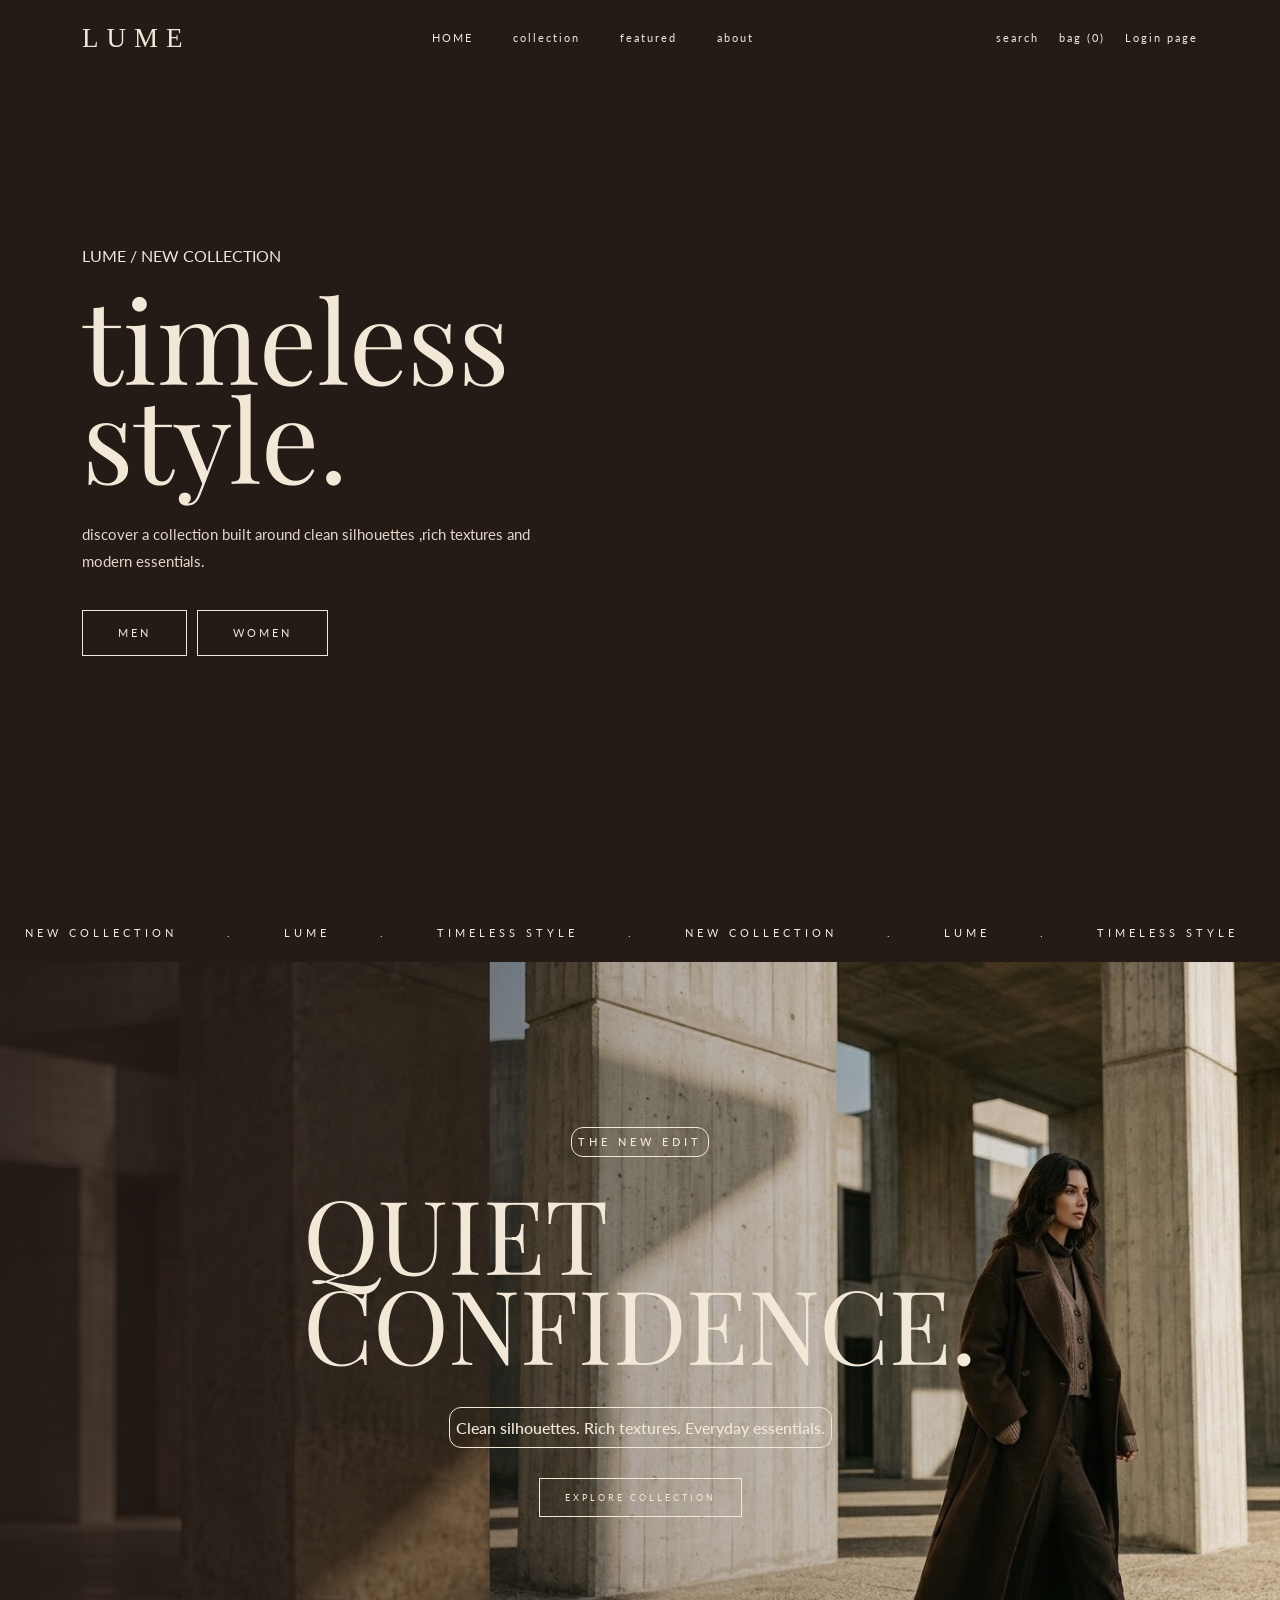
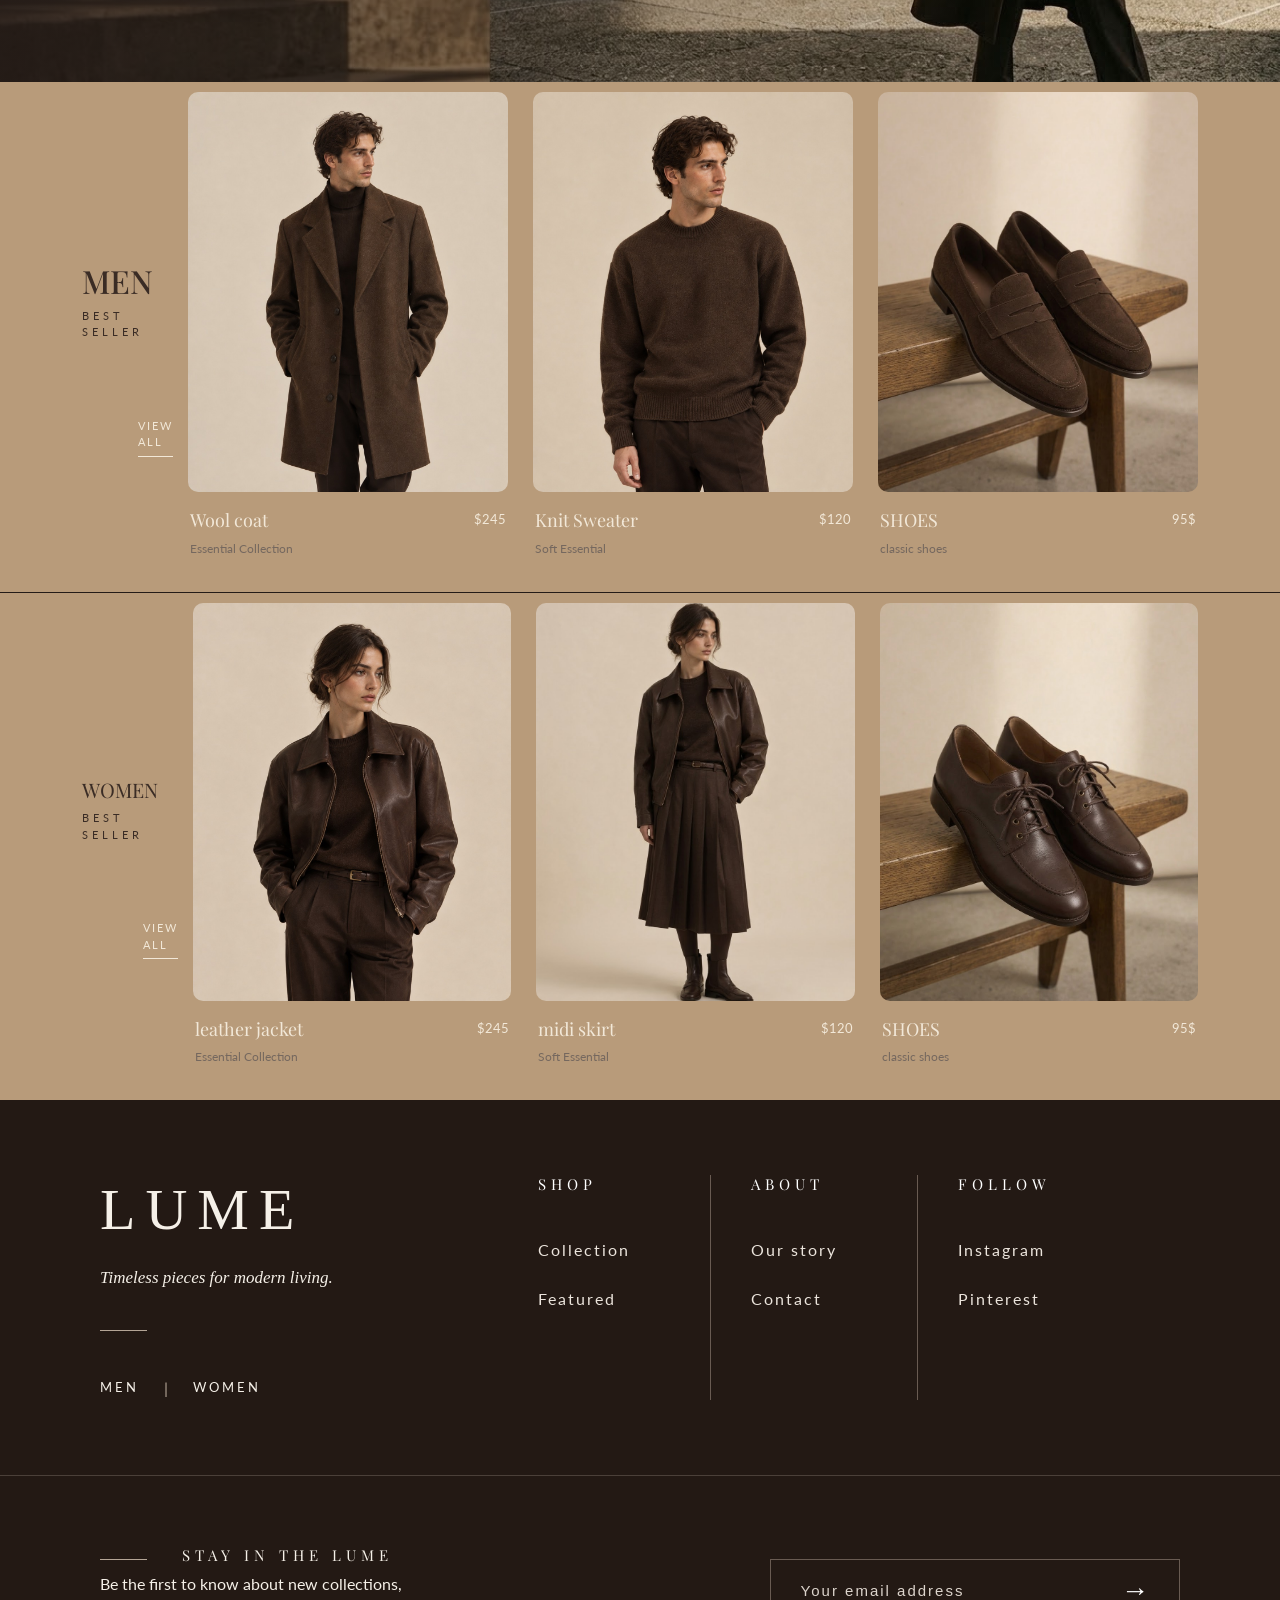
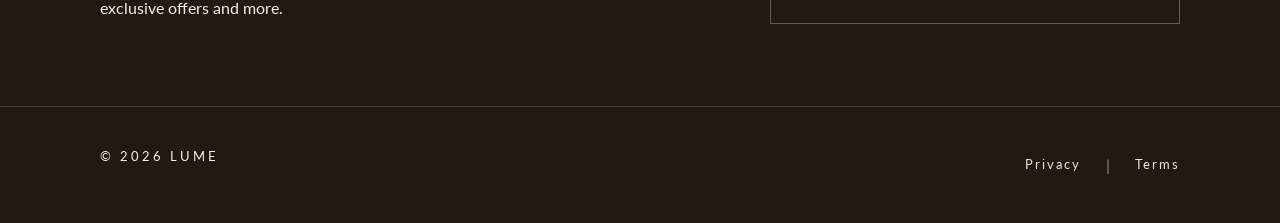
==== index.html @ 8bb96e24 "add featured to lume" ====
<!---->
<!doctype html>
<html lang="en">
  <head>
    <meta charset="UTF-8" />
    <meta name="viewport" content="width=device-width, initial-scale=1.0" />
    <link
      href="https://cdn.jsdelivr.net/npm/bootstrap@5.3.3/dist/css/bootstrap.min.css"
      rel="stylesheet"
    />
    <link rel="preconnect" href="https://fonts.googleapis.com" />
    <link rel="preconnect" href="https://fonts.gstatic.com" crossorigin />
    <link
      href="https://fonts.googleapis.com/css2?family=Lato:wght@300;400&family=Playfair+Display:ital,wght@0,600;1,600&display=swap"
      rel="stylesheet"
    />
    <link rel="stylesheet" href="lume2.css" />
    <title>Lume | fashion</title>
  </head>
  <body>
    <header class="navbar-wrapper">
      <nav class="navbar navbar-expand-lg">
        <div class="container">
          <a href="lume2.html" class="logo"> LUME </a>
          <div class="nav-links">
            <a href="index.html"> HOME </a>
            <a href="lume2.html"> collection </a>
            <a href="featured.html"> featured </a>
            <a href="./ourstory.html"> about </a>
          </div>
          <div class="nav-action">
            <a href="#"> search </a>
            <a href="#"> bag (0) </a>
            <a href="#">Login page</a>
          </div>
        </div>
      </nav>
    </header>
    <main>
      <section class="hero">
        <div class="hero-image">
          <picture>
            <source media="(max-width: 767px)" srcset="salam-mob.jpeg" />
            <img src="salam.jpeg" alt="" />
          </picture>
          <picture>
            <source media="(max-width: 767px)" srcset="hero-mob.jpeg" />
            <img src="hero5.jpeg" alt="" />
          </picture>
        </div>
        <div class="dark-overlay"></div>
        <div class="container hero-content">
          <div class="hero-text">
            <p>LUME / NEW COLLECTION</p>
            <h1>
              timeless <br />
              style.
            </h1>
            <p class="hero-description">
              discover a collection built around clean silhouettes ,rich
              textures and modern essentials.
            </p>
            <div class="gender-buttons">
              <a href="#collectionm" class="gender-button">MEN</a>
              <a href="#collectionw" class="gender-button">WOMEN</a>
            </div>
          </div>
        </div>
      </section>

      <section class="marquee">
        <div class="marquee-track">
          <span>NEW COLLECTION</span>
          <span>.</span><span>LUME</span><span>.</span
          ><span>TIMELESS STYLE</span><span>.</span><span>NEW COLLECTION</span
          ><span>.</span><span>LUME</span><span>.</span
          ><span>TIMELESS STYLE</span><span>.</span>
        </div>
      </section>
      <section class="editorial" id="featured">
        <div class="editorial-image">
          <picture>
            <source media="(max-width:767px)" srcset="editorial-mob.jpeg" />
            <img src="editorial.jpeg" alt="" />
          </picture>
        </div>
        <div class="editorial-overlay"></div>
        <div class="container editorial-content">
          <p class="eyebrow salam">THE NEW EDIT</p>
          <h2>QUIET <br />CONFIDENCE.</h2>
          <p>Clean silhouettes. Rich textures. Everyday essentials.</p>
          <a href="#collection" class="outline-button"> Explore Collection </a>
        </div>
      </section>
      <section
        class="collection section-collection section-one"
        id="collectionm"
      >
        <div class="container">
          <div class="section-header">
            <div>
              <h2>MEN</h2>
              <p class="eyebrow">BEST SELLER</p>
            </div>
            <a href="#" class="text-link">View All</a>
          </div>
          <div class="products-grid">
            <article class="product-card">
              <div class="product-image">
                <img src="wool coat.jpeg" alt="lume wool coat" />
                <div class="product-hover">
                  <span>VIEW PRODUCT</span>
                </div>
              </div>
              <div class="product-info">
                <div>
                  <h3>Wool coat</h3>
                  <p>Essential Collection</p>
                </div>
                <span class="price">$245</span>
              </div>
            </article>
            <article class="product-card">
              <div class="product-image">
                <img src="knit.jpeg" alt="LUME knit sweater" />
                <div class="product-hover">
                  <span>VIEW PRODUCT</span>
                </div>
              </div>
              <div class="product-info">
                <div>
                  <h3>Knit Sweater</h3>
                  <p>Soft Essential</p>
                </div>
                <span class="price">$120</span>
              </div>
            </article>
            <article class="product-card">
              <div class="product-image">
                <img src="shoes.jpeg" alt="" />
                <div class="product-hover">
                  <span>VIEW PRODUCT</span>
                </div>
              </div>
              <div class="product-info">
                <div>
                  <h3>SHOES</h3>
                  <p>classic shoes</p>
                </div>
                <span class="price"> 95$ </span>
              </div>
            </article>
          </div>
        </div>
      </section>
      <section class="collection section-collection" id="collectionw">
        <div class="container">
          <div class="section-header">
            <div>
              <h2 class="ss">WOMEN</h2>
              <p class="eyebrow">BEST SELLER</p>
            </div>
            <a href="#" class="text-links">View All</a>
          </div>
          <div class="products-grid">
            <article class="product-card">
              <div class="product-image">
                <img src="leather jacket.jpeg" alt="lume leather" />
                <div class="product-hover">
                  <span>VIEW PRODUCT</span>
                </div>
              </div>
              <div class="product-info">
                <div>
                  <h3>leather jacket</h3>
                  <p>Essential Collection</p>
                </div>
                <span class="price">$245</span>
              </div>
            </article>
            <article class="product-card">
              <div class="product-image">
                <img src="midi skirt.jpeg" alt="LUME midi skirt" />
                <div class="product-hover">
                  <span>VIEW PRODUCT</span>
                </div>
              </div>
              <div class="product-info">
                <div>
                  <h3>midi skirt</h3>
                  <p>Soft Essential</p>
                </div>
                <span class="price">$120</span>
              </div>
            </article>
            <article class="product-card">
              <div class="product-image">
                <img src="shoesw.jpeg" alt="" />
                <div class="product-hover">
                  <span>VIEW PRODUCT</span>
                </div>
              </div>
              <div class="product-info">
                <div>
                  <h3>SHOES</h3>
                  <p>classic shoes</p>
                </div>
                <span class="price"> 95$ </span>
              </div>
            </article>
          </div>
        </div>
      </section>
    </main>

    <!-- کدای اتنا -->
    <footer class="lume-footer">
      <!-- بخش اصلی -->
      <div class="footer-main">
        <!-- lUME -->
        <div class="footer-brand">
          <h1>LUME</h1>
          <p>Timeless pieces for modern living.</p>
          <div class="small-line"></div>
          <div class="gender-links">
            <a href="#">MEN</a>
            <span>|</span>
            <a href="#">WOMEN</a>
          </div>
        </div>
        <!-- SHOP -->
        <div class="footer-column">
          <h3>SHOP</h3>
          <a href="#">Collection</a>
          <a href="#">Featured</a>
        </div>
        <!-- ABOUT -->
        <div class="footer-column">
          <h3>ABOUT</h3>
          <a href="./ourstory.html">Our story</a>
          <a href="./contact.html">Contact</a>
        </div>
        <!-- FOLLOW -->
        <div class="footer-column">
          <h3>FOLLOW</h3>
          <a href="#">Instagram</a>
          <a href="#">Pinterest</a>
        </div>
      </div>
      <!-- Newsletter -->
      <div class="newsletter">
        <div class="newsletter-text">
          <div class="newsletter-title">
            <span></span>
            <h3>STAY IN THE LUME</h3>
          </div>
          <p>
            Be the first to know about new collections,<br />
            exclusive offers and more.
          </p>
        </div>
        <div class="email-box">
          <input type="email" placeholder="Your email address" />
          <button>→</button>
        </div>
      </div>
      <!-- پایین فوتر -->
      <div class="footer-bottom">
        <p>© 2026 LUME</p>
        <div class="bottom-links">
          <a href="./privacy.html">Privacy</a>
          <span>|</span>
          <a href="./terms.html">Terms</a>
        </div>
      </div>
    </footer>
  </body>
</html>
---- lume2.css ----
*{
  box-sizing: border-box;
  margin: 0;
  padding: 0;
}
:root{
  --brown: #241b17;
  --brown-lights: #3a2c25;
  --cream: #f2e8d8;
  --cream-light: #b89b7a;
  --taupe: #b89b7a;
  --text-muted: #75685f;
  --border : #d8cbbb;
  --white: #ffffff;
}
h1,h2,h3,.logo{
  font-family: "Playfair Display" , serif;
} 
body, p,a,span{
  font-family: "Lato",sans-serif;
}
html{
  scroll-behavior: smooth;
}
body{
  background-color: var(--brown);
  color: var(--cream);
}
a{
  text-decoration: none;
  color: inherit;
}
.eyebrow{
  color: var(--brown-lights);
  font-size: 11px;
  letter-spacing: 4px;
  text-transform: uppercase;

}
.logo{
  font-family: georgia,serif;
  font-size: 27px;
  letter-spacing: 8px;
  color: var(--cream);
  font-weight: 400;
  line-height: 1;
  transition:0.3s;
  animation: logo 1s ease forwards;
}
.logo:hover{
  color: var(--taupe);
}
.navbar-wrapper{
  position: absolute;
  top: 0;
  left: 0;
  width: 100%;
  z-index: 100;
}
.navbar{
  padding: 25px 0;
}
.navbar,.container{
  display: flex;
  align-items: center;
  justify-content: space-between;
}
.nav-links{
  display: flex;
  gap: 40px;
}
.nav-links a,.nav-action a{
  position: relative;
  color: var(--cream);
  font-size: 11px;
  letter-spacing: 2px;
  text-decoration: uppercase;
}
.nav-links a:hover::after{
  width: 100%;
}
.nav-action{
  display: flex;
  gap: 20px;
}
.hero{
  position: relative;
  min-height: 100vh;
  width: 100%;
  overflow: hidden;
  color: var(--cream);
  background-color: var(--brown);
  
}
.hero-image{
  position: absolute;
  top:0;
  left: 0;
  width: 100%;
  height: 100%;
  overflow: hidden;
  opacity: 0.62;
}
.hero-image picture{
  position: absolute;
  inset: 0;
  display: block;
  width: 100%;
  height: 100%;
}
.hero-image img{
  position: absolute;
  inset: 0;
  width: 100%;
  height: 100%;
  object-fit: cover;
  object-position: center;
  opacity: 0;
  animation: change 8s infinite;
}
.hero-image picture:nth-child(1) img{
  animation-delay: 0s;
}
.hero-image picture:nth-child(2) img{
  animation-delay: 4s;
}


.dark-overlay{
  position: absolute;
  inset: 0;
  background:linear-gradient(90deg,rgb(36,27,23,0.95),rgb(36,27,23,0.45),rgb(36,27,23,0.1));
  z-index: 1;
}
.hero-content{
  position: relative;
  z-index: 2;
  min-height: 100vh;
  display: flex;
  align-items: center;
}
.hero-text{
  max-width: 700px;
  animation: herotext 2s ease forwards;
}
.hero h1{
  margin-top: 20px;
  font-size: clamp(70px,9vw,145px);
  line-height: 0.86;
  font-weight: 400;
}
.hero-description{
  max-width: 470px;
  margin-top: 35px;
  margin-bottom: 35px;
  color: #e4d7c8;
  line-height: 1.8;
  font-size: 15px;
}
.gender-buttons{
  display: flex;
  gap: 10px;
}
.gender-button{
  display: inline-block;
  padding: 14px 35px;
  border: 1px solid var(--cream);
  color: var(--cream);
  font-size: 11px;
  letter-spacing: 3px;
  transition: 0.4s;
}
.gender-button:hover{
  background-color: var(--cream);
  color: var(--brown);
  transform: translateY(-4px);
}
.marquee{
  overflow: hidden;
  white-space: nowrap;
  padding: 18px 0;
  border-top: 1px solid var(--brown);
  border-bottom: 1px solid var(--brown);
}
.marquee-track{
  display: inline-flex;
  align-items: center;
  animation: marquee 18s linear infinite;
}
.marquee span{
  margin: 0 25px;
  font-size: 11px;
  letter-spacing: 4px;
}
.section-header{
display: flex;
align-items: end;
justify-content: space-between;
margin-bottom: 55px;
}
h2{
  color: var(--brown-lights);
}
.section-header .ss{
  margin-top: 12px;
  position: static;
  margin-top: 0;

  font-size: 25px;
  font-weight: 400; 
}
.text-link{
  position: relative;
  right: 15px;
  top: 100px;
  font-size: 11px;
  letter-spacing: 2px;
  text-transform: uppercase;
  border-bottom: 1px solid var(--cream);
  padding-bottom: 5px;
}
.text-links{
  position: relative;
  right: 15px;
  top: 100px;
  font-size: 11px;
  letter-spacing: 2px;
  text-transform: uppercase;
  border-bottom: 1px solid var(--cream);
  padding-bottom: 5px;
}
.section-one{
  border-bottom: 1px solid #241b17;
}

.collection{
  background-color: var(--cream-light);
  min-height: 400px;
  display: flex;
  align-items: center;
}

.products-grid{
  display: grid;
  grid-template-columns: repeat(3,1fr);
  gap: 25px;
}
.product-card{
  margin-top: 10px;
  overflow: hidden;
  min-width: 0;
  cursor: pointer;
  
}
.product-image{
  position: relative;
  overflow: hidden;
  background-color: inherit;
  aspect-ratio: 4/5;
  border-radius: 10px;
  transition: 0.4s;
}
.product-image img{
  width: 100%;
  height: 100%;
  display: block;
  object-fit: cover;
  transition: transform 0.8s
  cubic-bezier(.2,.8,.2,.1);
}
.product-hover{
  position: absolute;
  inset: 0;
  display: flex;
  justify-content: center;
  align-items: center;
  background-color: rgb(36,27,23,0.65);
  opacity: 0;
  transition: 0.4s;
}
.product-hover span{
  padding: 12px 22px;
  border: 1px solid var(--cream);
  color: var(--cream);
  font-size: 10px;
  letter-spacing: 2PX;
  transform: translateY(20PX);
  transition: 0.4s;}
  .product-image:hover{
    border-radius: 25px;
  }
  .product-card:hover .product-image img{
    transform: scale(1.08);
    
  }
  .product-card:hover .product-hover{
    opacity: 1;
    
  }
  .product-card:hover .product-hover span{
    transform: translateY(0);
    
  }
  .product-info{
    display: flex;
    justify-content: space-between;
    align-items: start;
    padding: 18px 2px;
    
  }
  .product-info h3{
    font-size: 18px;
    font-weight: 400;
  }
  .product-info p{
    margin-top: 6px;
    color: var(--text-muted);
    font-size: 12px;
  }
  .price{
    font-size: 13px;
  }
  .editorial {
    position: relative;
    min-height: 80vh;
    overflow: hidden;
    color: var(--cream);
  }
  .editorial-image{
    position: absolute;
    inset: 0;
    overflow: hidden;
  }
  .editorial-image picture{
    display: block;
    width: 100%;
    height: 100%;
  }
  .editorial-image img{
    width: 100%;
    height: 100%;
    object-fit: cover;
    object-position: center;
    transition: 1.2s;
  }
  .editorial:hover .editorial-image img{
    transform: scale(1.04);
  }
  .editorial-overlay{
    position: absolute;
    inset: 0;
    background: linear-gradient(90deg,rgb(36,27,23,0.9),rgb(36,27,23,0.3),transparent);
  }
  .editorial-content{
    position: relative;
    z-index: 2;
    min-height: 80vh;
    display: flex;
    flex-direction: column;
    justify-content: center;
  }
  .editorial h2{
    margin-top: 15px;
    font-size: clamp(60px,8vw,120px);
    line-height: 0.88;
    font-weight: 400;
    color: var(--cream);
  }
  .editorial-content > p:not(.eyebrow){
    margin: 30px 0;
    color: var(--cream);
    line-height: 1.7;
    
    border: 1px solid var(--cream);
      border-radius: 12px;
    padding: 6px 6px;
    font-weight: 500;
  }
  .salam{
    color: var(--cream);
    border: 1px solid var(--cream);
    border-radius: 12px;
    padding: 6px 6px;
    font-weight: 500;
  }
  .outline-button{
    width: fit-content;
    padding: 14px 30px;
    border: 1px solid var(--cream);
    color: var(--cream);
    font-size: 10px;
    letter-spacing: 3px;
    text-transform: uppercase;
    transition: 0.4s;
  }
  .outline-button:hover{
    background-color: var(--cream);
    color: var(--brown);
    transform: translateY(-4px);
  }
@keyframes logo {
  from{
    opacity: 0;
    transform: translatey(40px);
  }
  to{
    opacity: 1;
    transform: translatey(0);
  }
}
@keyframes herozoom {
  from{
    filter: blur(10px);
  }
  to{
    filter: blur(0);
  }
}
@keyframes herotext{
  from{
    opacity: 0;
    transform:translateY(40px) ;
  }
  to{
    opacity: 1;
    transform: translateY(0);
  }
}
@keyframes change {
  0%{
    opacity: 0;
  }
  10%{
    opacity: 1;
  }
  40%{
    opacity: 1;
  }
  50%{
    opacity: 0;
  }
  100%{
    opacity: 0;
  }
 
} 
@keyframes marquee {
  from{
    transform: translateX(0);
  }
  to{
    transform:translateX(50%) ;
  }
}

/* tablet */ 
@media (max-width : 991px){
  .navbar{
    padding: 22px 0;
  }
  .navbar .container{
    padding-left: 25px;
    padding-right: 25px;
  }
  .nav-links{
    gap: 25px;
  }
  .nav-action{
    gap: 15px;
  }
  .hero-content{
    padding-left: 25px;
    padding-right: 25px;
  }
  .hero h1{
    font-size: clamp(65px,11vw,100px);
  }
  .hero-description{
    max-width: 420px;
  }
  .products-grid{
    grid-template-columns: repeat(2,1fr);
  }
  .editorial-content{
    padding: 0 25px;
  }
}
/* mobile*/
@media (max-width:767px){
  .navbar{
    padding: 20px 0;
  }
  .navbar .container{
    padding-left: 20px;
    padding-right: 20px;
  }
  .logo{
    font-size: 20px;
    letter-spacing: 5px;
  }
  .nav-links{
    display: none;
  }
  .nav-action a{
    font-size: 9px;
    letter-spacing: 1.5px;
  }
  .hero{
    min-height: 100svh;
  }
  .hero-content{
    min-height: 100svh;
    padding: 0 20px;
    align-items: center;
  }
  .hero-text{
    max-width: 100%;
    padding-top: 40px;
  }
  .hero h1{
    margin-top: 15px;
    font-size: clamp(60px ,18vw ,90px);
    line-height: 0.88;
  }
  .hero-description{
    max-width: 90%;
    margin-top: 25px;
    margin-bottom: 0;
    font-size: 13px;
    line-height: 1.7;
  }
  .hero-image{
    opacity: 0.55;
  }
  .hero-image img{
     object-fit:cover;
    object-position: center;
  }
  .dark-overlay{
    background: linear-gradient(90deg,rgba(36,27,23,0.9),rgba(36,27,23,0.45));
  }
  .products-grid{
    display: flex;
    overflow-x: auto;
    scroll-snap-type: x mandatory;
    scroll-behavior: smooth;
    gap: 0;
  }
  .product-card{
    flex: 0 0 100%;
    min-width: 0;
    scroll-snap-align: start;
  }
  .product-image img{
    width: 100%;
    display: block;
  }
  .products-grid::-webkit-scrollbar{
    display: none;
  }
  .section-header{
    margin-bottom: 30px;
  }
  .editorial{
    min-height: 60vh;
  }
  .editorial-content{
    min-height: 60vh;
    padding: 0 20px;
  }
  .editorial h2 {
    font-size: clamp(45px,12vw,60px);
  }
  .editorial-content > p:not(.eyebrow){
    font-size: 13px;
    margin: 20px 0;
    padding: 8px;
  }
}
.outline-button{
  padding: 12px 25px;
  font-size: 9px;
}
.section-header .ss{
  font-size: 20px;
}
/* small phone */
@media (max-width:480px){
  .navbar .container{
    padding-left: 16px;
    padding-right: 16px;
  }
  .logo{
    font-size: 19px;
    letter-spacing: 4px;
  }
  .nav-action{
    gap: 12px;
  }
  .nav-action a{
    font-size: 8px;
  }
  .hero-content{
    padding: 0 16px;
  }
  .hero h1{
    font-size: clamp(55px,19vw,75px);
  }
  .hero-description{
    max-width: 95%;
    font-size: 12px;
    line-height: 1.6;
  }
}




  /* کدای اتنا */
.lume-footer {
    background-color: rgb(35, 25, 20);
    color: rgb(245, 240, 232);
    font-family: Arial, sans-serif;
}

/*=====بخش اصلی ======*/
.footer-main {
    display: flex;
    align-items: stretch;
    padding: 75px 100px;
    gap: 60px;

}

/* LUME */
.footer-brand {
    width: 35%;
}

.footer-brand h1 {
    font-family: Georgia, serif;
    font-size: 58px;
    font-weight: normal;
    letter-spacing: 10px;
    margin-bottom: 20px;
}

.footer-brand p {
    font-family: Georgia, serif;
    font-style: italic;
    font-size: 17px;
    margin-bottom: 40px;
}

.small-line {
    width: 47px;
    height: 1px;
    background-color: rgb(180, 165, 150);
    margin-bottom: 45px;
}

.gender-links {
    display: flex;
    align-items: center;
    gap: 25px;
}

.gender-links a {
    color: rgb(245, 240, 232);
    text-decoration: none;
    font-size: 13px;
    letter-spacing: 3px;
}

.gender-links span {
    color: rgb(180, 165, 150);
}

/* =========ستونها========= */

.fotter-column {
    width: 21%;
    border-left: 1px solid rgb(105, 91, 82);
    padding-left: 60px;
    flex-direction: column;
}

.footer-column+.footer-column {
    border-left: 1px solid rgb(105, 91, 82);
    margin-left: 20px;
    padding-left: 40px;
}

.footer-column h3 {
    font-size: 15px;
    font-weight: normal;
    letter-spacing: 5px;
    margin-bottom: 45px;
    color: white;
}

.footer-column a {
    display: block;
    color: rgb(235, 228, 220);
    text-decoration: none;
    font-size: 16px;
    letter-spacing: 2px;
    margin-bottom: 25px;
}

.footer-column a:hover {
    color: white;
}

/* ========NEWSLETTER========= */
.newsletter {
    border-top: 1px solid rgb(75, 64, 57);
    display: flex;
    justify-content: space-between;
    align-items: center;
    padding: 70px 100px;
}

.newsletter-title {
    display: flex;
    align-items: center;
    gap: 35px;
}

.newsletter-title span {
    width: 47px;
    height: 1px;
    background-color: rgb(180, 165, 150);
}

.newsletter-title h3 {
    font-size: 15px;
    font-weight: normal;
    letter-spacing: 5px;
}

.newsletter-title p {
    margin-top: 25px;
    margin-left: 82px;
    font-size: 15px;
    line-height: 1.9%;
    letter-spacing: 1px;
}

/* کادر ایمیل */
.email-box {
    width: 38%;
    height: 65px;
    border: 1px solid rgb(105, 91, 82);
    display: flex;
    align-items: center;
    justify-content: space-between;
    padding: 0 30px;
}

.email-box input {
    background: transparent;
    border: none;
    outline: none;
    color: white;
    font-size: 15px;
    letter-spacing: 2px;
    width: 90%;
}

.email-box input::placeholder {
    color: rgb(220, 212, 204);
}

.email-box button {
    background: transparent;
    border: none;
    color: white;
    font-size: 28px;
    cursor: pointer;
}

/* ========= پایین فوتر======= */
.footer-bottom {
    border-top: 1px solid rgb(75, 64, 57);
    display: flex;
    justify-content: space-between;
    align-items: center;
    padding: 40px 100px;
}

.footer-bottom p {
    font-size: 13px;
    letter-spacing: 3px;
}

.bottom-links {
    display: flex;
    gap: 25px;
    align-items: center;
    margin-left: auto;
}

.bottom-links a {
    color: rgb(235, 228, 220);
    text-decoration: none;
    font-size: 13px;
    letter-spacing: 2px;
}

.bottom-links span {
    color: rgb(150, 135, 125);
}

/* =======Responsive======== */
@media(max-width: 768px) {
    .footer-main {
        /* display: flex; */
        flex-direction: column;
        padding: 40px 20px;
    }

    .footer-brand,
    .footer-column {
        width: 100%;
        margin-bottom: 30px;
    }

    .footer-column+.footer-column {
        border-left: none;
        margin-left: 0;
        padding-left: 0;
    }

    .footer-bottom {
        flex-direction: column;
        text-align: center;
        padding: 20px;
    }

    .bottom-links {
        margin-top: 20px;
        margin-left: 0;
        justify-content: center;
    }
    .email-box{
        display: flex;
        flex-direction: column;
        width: 100%;
        gap: 10px;
    }
    .email-box input{
        width: 100%;
        box-sizing: border-box;
        font-size: 16px;
    }
    .email-box button{
        width: 100%;
    }

   
}
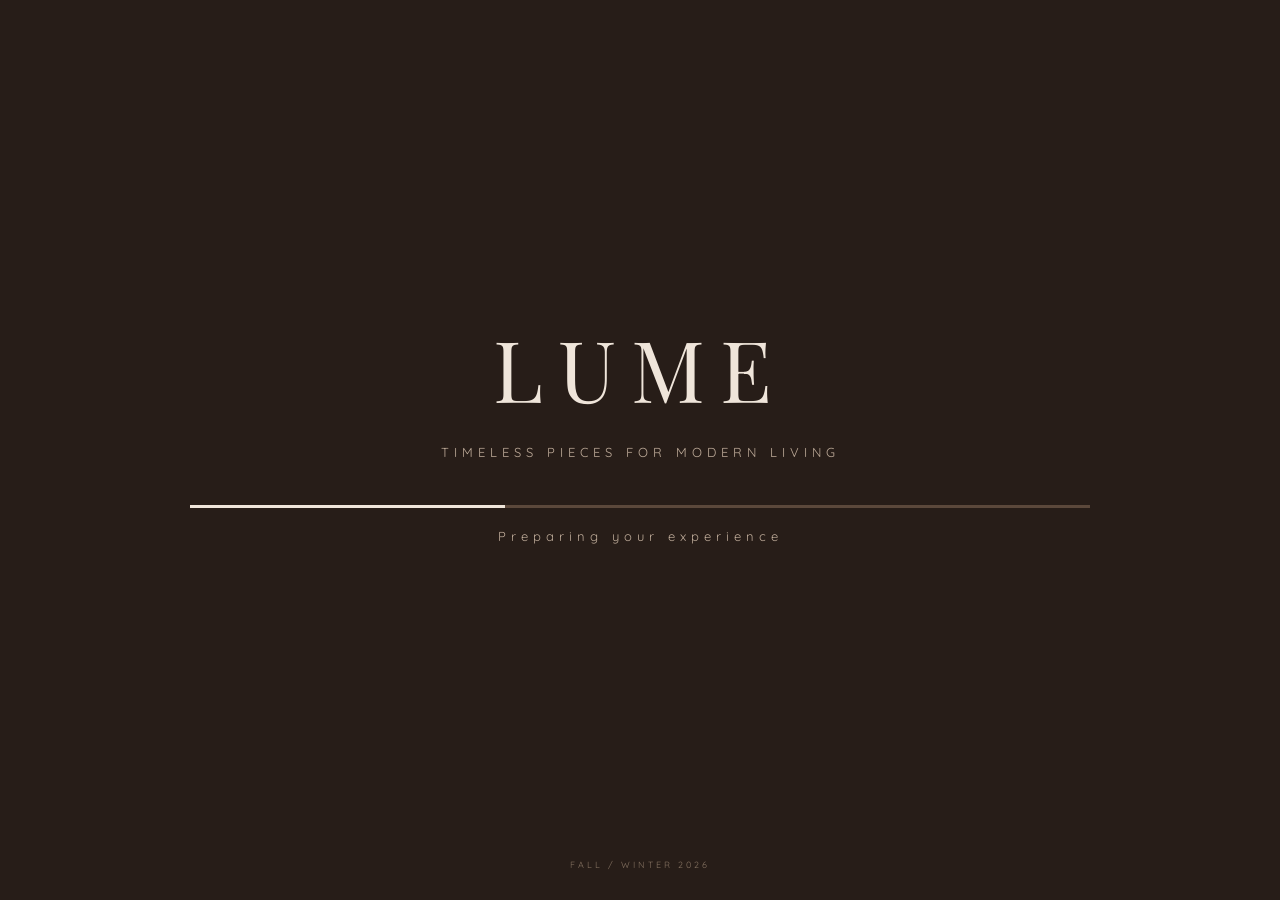
==== commit bbb8d380: "add loading page" ====
--- a/index.html
+++ b/index.html
@@ -16,6 +16,12 @@
     />
     <link rel="stylesheet" href="lume2.css" />
     <title>Lume | fashion</title>
+    <script>
+      if (!sessionStorage.getItem("loadingShown")) {
+        sessionStorage.setItem("loadingShown", "yes");
+        window.location.href = "loading.html"
+      }
+    </script>
   </head>
   <body>
     <header class="navbar-wrapper">
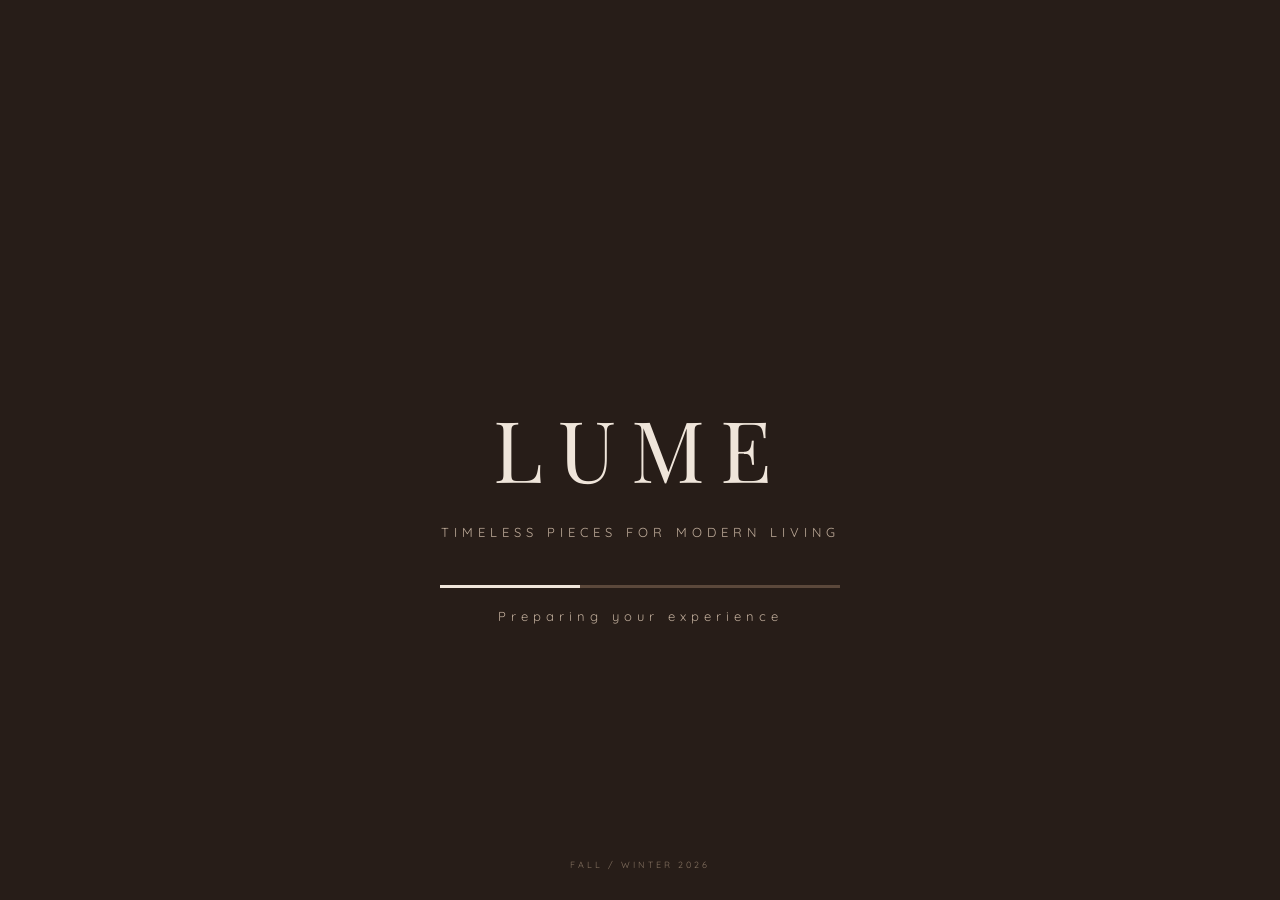
==== commit 165e447f: "respon loading" ====
--- a/index.html
+++ b/index.html
@@ -15,6 +15,7 @@
       rel="stylesheet"
     />
     <link rel="stylesheet" href="lume2.css" />
+    <link rel="icon" href="/logo.png">
     <title>Lume | fashion</title>
     <script>
       if (!sessionStorage.getItem("loadingShown")) {
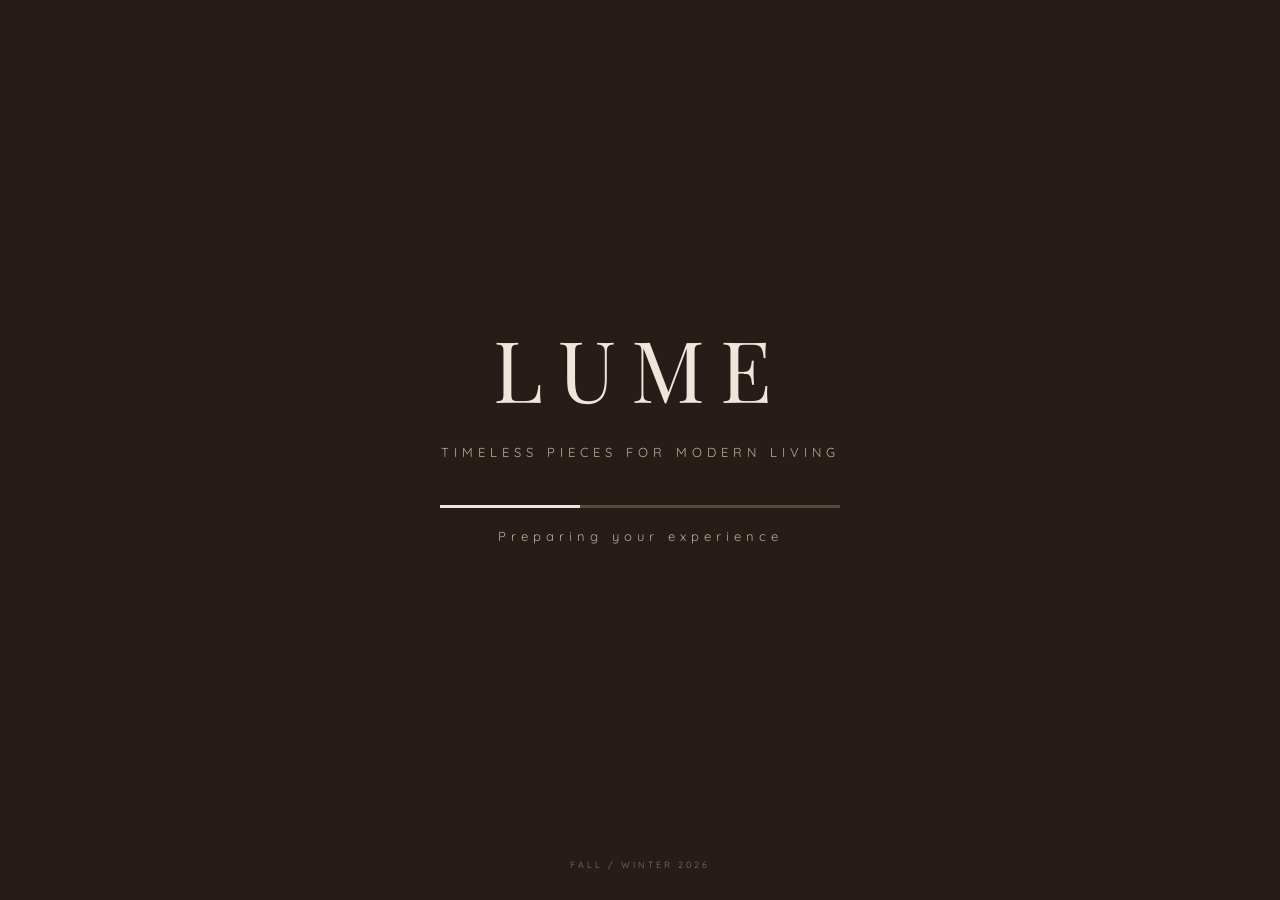
==== commit 042d53a9: "update collection" ====
--- a/index.html
+++ b/index.html
@@ -15,12 +15,12 @@
       rel="stylesheet"
     />
     <link rel="stylesheet" href="lume2.css" />
-    <link rel="icon" href="/logo.png">
+    <link rel="icon" href="/Logo.png" />
     <title>Lume | fashion</title>
     <script>
       if (!sessionStorage.getItem("loadingShown")) {
         sessionStorage.setItem("loadingShown", "yes");
-        window.location.href = "loading.html"
+        window.location.href = "loading.html";
       }
     </script>
   </head>
@@ -31,7 +31,7 @@
           <a href="lume2.html" class="logo"> LUME </a>
           <div class="nav-links">
             <a href="index.html"> HOME </a>
-            <a href="lume2.html"> collection </a>
+            <a href="colection.html"> collection </a>
             <a href="featured.html"> featured </a>
             <a href="./ourstory.html"> about </a>
           </div>
@@ -96,7 +96,9 @@
           <p class="eyebrow salam">THE NEW EDIT</p>
           <h2>QUIET <br />CONFIDENCE.</h2>
           <p>Clean silhouettes. Rich textures. Everyday essentials.</p>
-          <a href="#collection" class="outline-button"> Explore Collection </a>
+          <a href="colection.html" class="outline-button">
+            Explore Collection
+          </a>
         </div>
       </section>
       <section
@@ -230,16 +232,16 @@
           <p>Timeless pieces for modern living.</p>
           <div class="small-line"></div>
           <div class="gender-links">
-            <a href="#">MEN</a>
+            <a href="#collectionm">MEN</a>
             <span>|</span>
-            <a href="#">WOMEN</a>
+            <a href="#collectionw">WOMEN</a>
           </div>
         </div>
         <!-- SHOP -->
         <div class="footer-column">
           <h3>SHOP</h3>
-          <a href="#">Collection</a>
-          <a href="#">Featured</a>
+          <a href="colection.html">Collection</a>
+          <a href="featured.html">Featured</a>
         </div>
         <!-- ABOUT -->
         <div class="footer-column">
